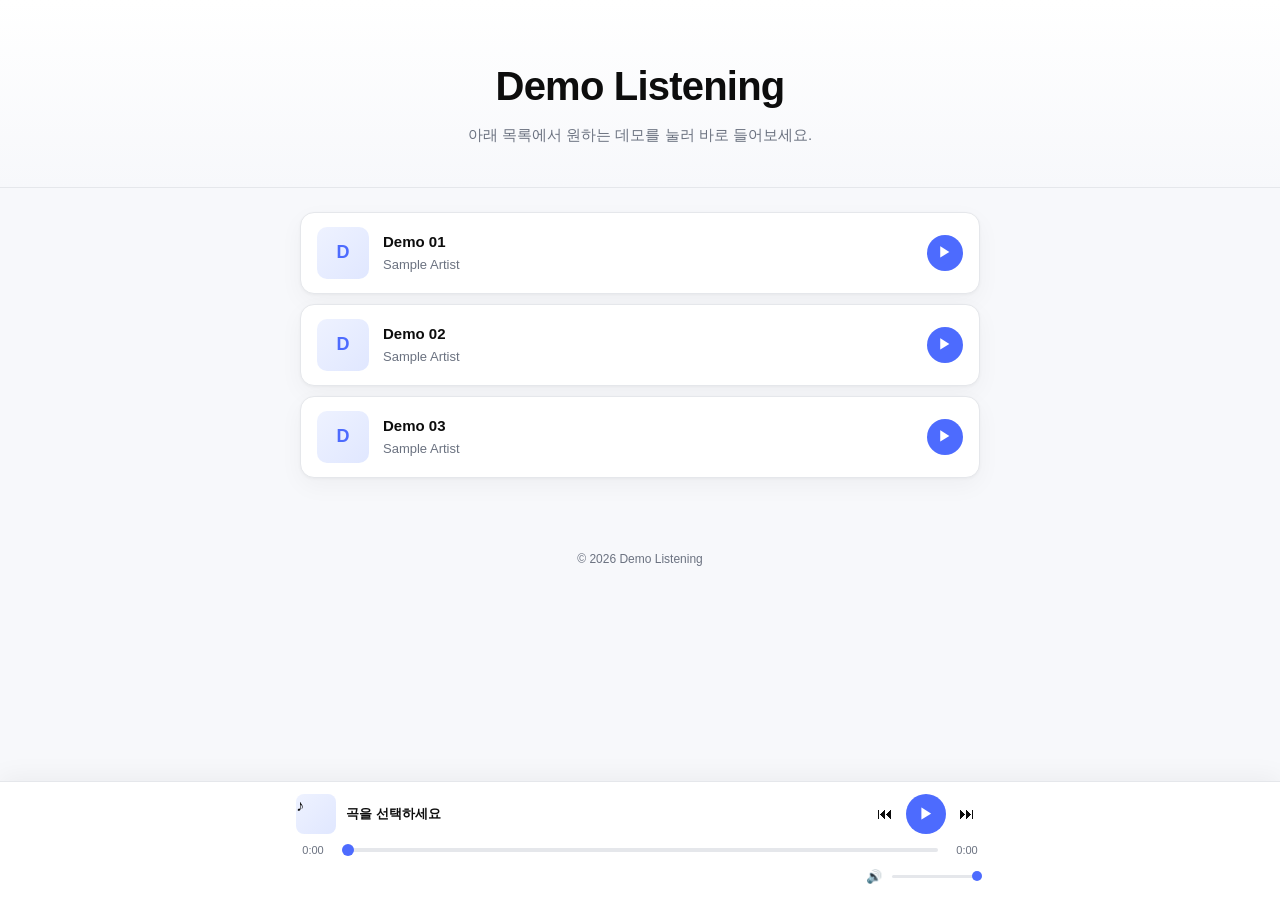
==== index.html @ 5b953ad4 "Create index.html" ====
<!DOCTYPE html>
<html lang="ko">
<head>
  <meta charset="UTF-8" />
  <meta name="viewport" content="width=device-width, initial-scale=1.0" />
  <title>Demo Listening</title>
  <meta name="description" content="QR로 접속해서 데모를 바로 들어보세요" />
  <link rel="stylesheet" href="style.css" />
</head>
<body>
  <header class="hero">
    <div class="hero-inner">
      <h1 class="hero-title">Demo Listening</h1>
      <p class="hero-sub">아래 목록에서 원하는 데모를 눌러 바로 들어보세요.</p>
    </div>
  </header>

  <main class="container">
    <ul id="track-list" class="track-list" aria-label="데모 목록"></ul>
    <p id="empty-message" class="empty-message" hidden>
      아직 등록된 데모가 없습니다.<br />
      <code>tracks.js</code> 파일에 곡을 추가해주세요.
    </p>
  </main>

  <footer class="footer">
    <p>© <span id="year"></span> Demo Listening</p>
  </footer>

  <div id="player" class="player" hidden>
    <div class="player-inner">
      <div class="player-info">
        <div class="player-cover" id="player-cover"></div>
        <div class="player-meta">
          <div class="player-title" id="player-title">—</div>
          <div class="player-artist" id="player-artist">—</div>
        </div>
      </div>

      <div class="player-controls">
        <button id="prev-btn" class="icon-btn" aria-label="이전 곡">⏮</button>
        <button id="play-btn" class="play-btn" aria-label="재생/일시정지">▶</button>
        <button id="next-btn" class="icon-btn" aria-label="다음 곡">⏭</button>
      </div>

      <div class="player-progress">
        <span id="current-time" class="time">0:00</span>
        <input type="range" id="seek" class="seek" min="0" max="100" value="0" step="0.1" aria-label="재생 위치" />
        <span id="duration" class="time">0:00</span>
      </div>

      <div class="player-extra">
        <label class="volume-label" for="volume">🔊</label>
        <input type="range" id="volume" class="volume" min="0" max="1" step="0.01" value="1" aria-label="볼륨" />
      </div>
    </div>
    <audio id="audio" preload="metadata"></audio>
  </div>

  <script src="tracks.js"></script>
  <script src="app.js"></script>
</body>
</html>
---- style.css ----
:root {
  --bg: #f7f8fb;
  --surface: #ffffff;
  --text: #0d0d0d;
  --text-muted: #6b7280;
  --border: #e5e7eb;
  --border-strong: #d1d5db;
  --accent: #4d6bfe;
  --accent-soft: #eef2ff;
  --radius: 14px;
  --shadow: 0 1px 3px rgba(0, 0, 0, 0.04), 0 8px 24px rgba(0, 0, 0, 0.04);
  --player-height: 96px;
}

* { box-sizing: border-box; }

html, body {
  margin: 0;
  padding: 0;
  background: var(--bg);
  color: var(--text);
  font-family: -apple-system, BlinkMacSystemFont, "Segoe UI", "Pretendard",
    "Apple SD Gothic Neo", "Malgun Gothic", Roboto, sans-serif;
  -webkit-font-smoothing: antialiased;
  line-height: 1.5;
}

body {
  padding-bottom: calc(var(--player-height) + 24px);
  min-height: 100vh;
}

/* ---------- Hero ---------- */
.hero {
  background: linear-gradient(180deg, #ffffff 0%, #f7f8fb 100%);
  border-bottom: 1px solid var(--border);
  padding: 56px 20px 40px;
}

.hero-inner {
  max-width: 720px;
  margin: 0 auto;
  text-align: center;
}

.hero-title {
  font-size: clamp(28px, 5vw, 40px);
  font-weight: 700;
  letter-spacing: -0.02em;
  margin: 0 0 8px;
}

.hero-sub {
  color: var(--text-muted);
  font-size: 15px;
  margin: 0;
}

/* ---------- Container ---------- */
.container {
  max-width: 720px;
  margin: 0 auto;
  padding: 24px 20px 40px;
}

/* ---------- Track list ---------- */
.track-list {
  list-style: none;
  margin: 0;
  padding: 0;
  display: flex;
  flex-direction: column;
  gap: 10px;
}

.track-item {
  display: flex;
  align-items: center;
  gap: 14px;
  padding: 14px 16px;
  background: var(--surface);
  border: 1px solid var(--border);
  border-radius: var(--radius);
  box-shadow: var(--shadow);
  cursor: pointer;
  transition: transform 0.15s ease, border-color 0.15s ease, box-shadow 0.15s ease;
  user-select: none;
}

.track-item:hover {
  border-color: var(--accent);
  transform: translateY(-1px);
}

.track-item:active { transform: translateY(0); }

.track-item.playing {
  border-color: var(--accent);
  background: var(--accent-soft);
}

.track-cover {
  width: 52px;
  height: 52px;
  border-radius: 10px;
  background: linear-gradient(135deg, #eef2ff, #e0e7ff);
  color: var(--accent);
  display: flex;
  align-items: center;
  justify-content: center;
  font-weight: 600;
  font-size: 18px;
  flex-shrink: 0;
  overflow: hidden;
  background-size: cover;
  background-position: center;
}

.track-meta {
  flex: 1;
  min-width: 0;
}

.track-title {
  font-weight: 600;
  font-size: 15px;
  margin: 0 0 2px;
  white-space: nowrap;
  overflow: hidden;
  text-overflow: ellipsis;
}

.track-artist {
  color: var(--text-muted);
  font-size: 13px;
  margin: 0;
  white-space: nowrap;
  overflow: hidden;
  text-overflow: ellipsis;
}

.track-play-icon {
  width: 36px;
  height: 36px;
  border-radius: 50%;
  background: var(--accent);
  color: #fff;
  display: flex;
  align-items: center;
  justify-content: center;
  font-size: 14px;
  flex-shrink: 0;
  transition: transform 0.15s ease;
}

.track-item:hover .track-play-icon { transform: scale(1.06); }

.track-item.playing .track-play-icon {
  background: var(--accent);
}

/* ---------- Empty ---------- */
.empty-message {
  text-align: center;
  color: var(--text-muted);
  padding: 60px 20px;
  line-height: 1.8;
}

.empty-message code {
  background: var(--accent-soft);
  color: var(--accent);
  padding: 2px 6px;
  border-radius: 4px;
  font-size: 13px;
}

/* ---------- Footer ---------- */
.footer {
  text-align: center;
  color: var(--text-muted);
  font-size: 12px;
  padding: 20px;
}

/* ---------- Player ---------- */
.player {
  position: fixed;
  left: 0;
  right: 0;
  bottom: 0;
  background: rgba(255, 255, 255, 0.96);
  backdrop-filter: blur(12px);
  -webkit-backdrop-filter: blur(12px);
  border-top: 1px solid var(--border);
  box-shadow: 0 -4px 24px rgba(0, 0, 0, 0.05);
  z-index: 50;
}

.player[hidden] { display: none; }

.player-inner {
  max-width: 720px;
  margin: 0 auto;
  padding: 12px 16px 14px;
  display: grid;
  grid-template-columns: 1fr auto;
  grid-template-areas:
    "info controls"
    "progress progress"
    "extra extra";
  gap: 8px 14px;
  align-items: center;
}

.player-info {
  grid-area: info;
  display: flex;
  align-items: center;
  gap: 10px;
  min-width: 0;
}

.player-cover {
  width: 40px;
  height: 40px;
  border-radius: 8px;
  background: linear-gradient(135deg, #eef2ff, #e0e7ff);
  background-size: cover;
  background-position: center;
  flex-shrink: 0;
}

.player-meta { min-width: 0; }

.player-title {
  font-weight: 600;
  font-size: 13px;
  white-space: nowrap;
  overflow: hidden;
  text-overflow: ellipsis;
}

.player-artist {
  color: var(--text-muted);
  font-size: 12px;
  white-space: nowrap;
  overflow: hidden;
  text-overflow: ellipsis;
}

.player-controls {
  grid-area: controls;
  display: flex;
  align-items: center;
  gap: 4px;
}

.icon-btn {
  background: transparent;
  border: none;
  color: var(--text);
  font-size: 16px;
  width: 34px;
  height: 34px;
  border-radius: 50%;
  cursor: pointer;
  display: flex;
  align-items: center;
  justify-content: center;
  transition: background 0.15s ease;
}

.icon-btn:hover { background: var(--accent-soft); }

.play-btn {
  background: var(--accent);
  color: #fff;
  border: none;
  width: 40px;
  height: 40px;
  border-radius: 50%;
  font-size: 15px;
  cursor: pointer;
  display: flex;
  align-items: center;
  justify-content: center;
  transition: transform 0.15s ease, box-shadow 0.15s ease;
}

.play-btn:hover {
  transform: scale(1.05);
  box-shadow: 0 4px 12px rgba(77, 107, 254, 0.35);
}

.player-progress {
  grid-area: progress;
  display: flex;
  align-items: center;
  gap: 10px;
}

.time {
  font-size: 11px;
  color: var(--text-muted);
  font-variant-numeric: tabular-nums;
  min-width: 34px;
  text-align: center;
}

.seek {
  flex: 1;
  -webkit-appearance: none;
  appearance: none;
  height: 4px;
  border-radius: 2px;
  background: var(--border);
  outline: none;
  cursor: pointer;
}

.seek::-webkit-slider-thumb {
  -webkit-appearance: none;
  appearance: none;
  width: 12px;
  height: 12px;
  border-radius: 50%;
  background: var(--accent);
  cursor: pointer;
}

.seek::-moz-range-thumb {
  width: 12px;
  height: 12px;
  border: none;
  border-radius: 50%;
  background: var(--accent);
  cursor: pointer;
}

.player-extra {
  grid-area: extra;
  display: flex;
  align-items: center;
  gap: 8px;
  justify-content: flex-end;
}

.volume-label {
  font-size: 13px;
  color: var(--text-muted);
  cursor: pointer;
}

.volume {
  -webkit-appearance: none;
  appearance: none;
  width: 90px;
  height: 3px;
  border-radius: 2px;
  background: var(--border);
  outline: none;
  cursor: pointer;
}

.volume::-webkit-slider-thumb {
  -webkit-appearance: none;
  appearance: none;
  width: 10px;
  height: 10px;
  border-radius: 50%;
  background: var(--accent);
  cursor: pointer;
}

.volume::-moz-range-thumb {
  width: 10px;
  height: 10px;
  border: none;
  border-radius: 50%;
  background: var(--accent);
  cursor: pointer;
}

/* ---------- Responsive ---------- */
@media (max-width: 480px) {
  .hero { padding: 40px 16px 28px; }
  .container { padding: 16px 14px 32px; }
  .track-item { padding: 12px 12px; gap: 10px; }
  .track-cover { width: 46px; height: 46px; }
  .player-inner { padding: 10px 12px 12px; }
  .volume { width: 70px; }
}

/* ---------- Accessibility ---------- */
button:focus-visible,
input:focus-visible {
  outline: 2px solid var(--accent);
  outline-offset: 2px;
}
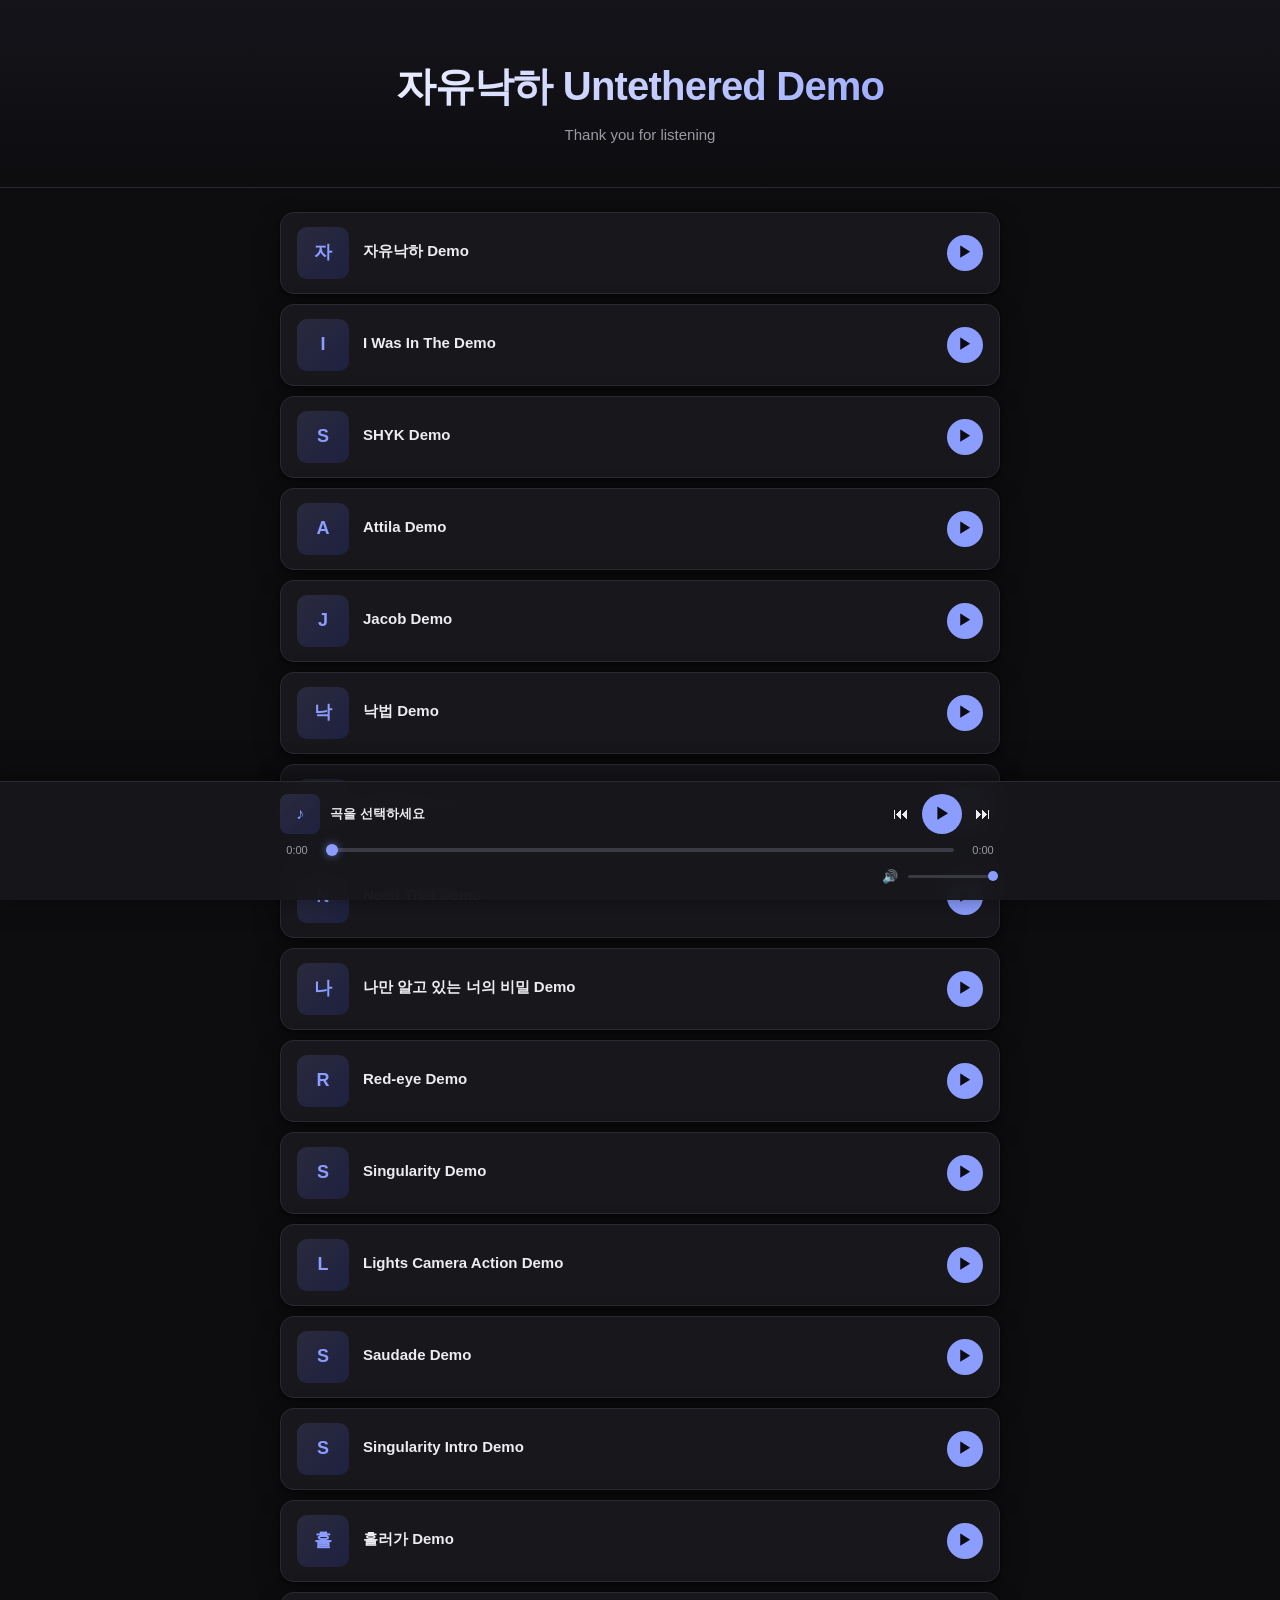
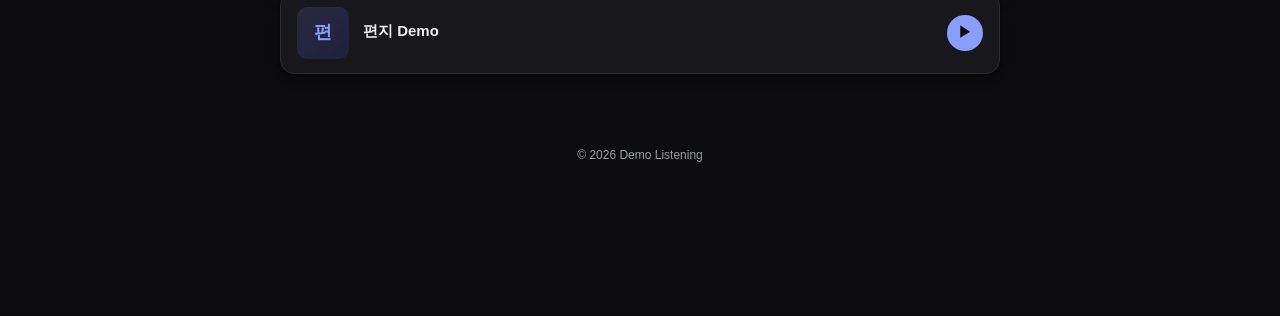
==== commit 50576d51: "Update index.html" ====
--- a/index.html
+++ b/index.html
@@ -5,13 +5,16 @@
   <meta name="viewport" content="width=device-width, initial-scale=1.0" />
   <title>Demo Listening</title>
   <meta name="description" content="QR로 접속해서 데모를 바로 들어보세요" />
+    <link rel="preconnect" href="https://fonts.googleapis.com">
+  <link rel="preconnect" href="https://fonts.gstatic.com" crossorigin>
+  <link href="https://fonts.googleapis.com/css2?family=Noto+Serif+KR:wght@400;600;700&display=swap" rel="stylesheet">
   <link rel="stylesheet" href="style.css" />
 </head>
 <body>
   <header class="hero">
     <div class="hero-inner">
-      <h1 class="hero-title">Demo Listening</h1>
-      <p class="hero-sub">아래 목록에서 원하는 데모를 눌러 바로 들어보세요.</p>
+      <h1 class="hero-title">자유낙하 Untethered Demo</h1>
+      <p class="hero-sub">Thank you for listening</p>
     </div>
   </header>
 
--- a/style.css
+++ b/style.css
@@ -1,400 +1,417 @@
 :root {
-  --bg: #f7f8fb;
-  --surface: #ffffff;
-  --text: #0d0d0d;
-  --text-muted: #6b7280;
-  --border: #e5e7eb;
-  --border-strong: #d1d5db;
-  --accent: #4d6bfe;
-  --accent-soft: #eef2ff;
-  --radius: 14px;
-  --shadow: 0 1px 3px rgba(0, 0, 0, 0.04), 0 8px 24px rgba(0, 0, 0, 0.04);
-  --player-height: 96px;
-}
-
-* { box-sizing: border-box; }
-
+--bg: #0d0d10;
+--surface: #17171c;
+--surface-2: #1e1e25;
+--text: #ededf0;
+--text-muted: #9a9aa5;
+--border: #2a2a33;
+--border-strong: #3a3a45;
+--accent: #8b9dff;
+--accent-soft: #1e2140;
+--radius: 14px;
+--shadow: 0 1px 3px rgba(0, 0, 0, 0.3), 0 8px 24px rgba(0, 0, 0, 0.4);
+--player-height: 96px;
+}
+
+{ box-sizing: border-box; }
 html, body {
-  margin: 0;
-  padding: 0;
-  background: var(--bg);
-  color: var(--text);
-  font-family: -apple-system, BlinkMacSystemFont, "Segoe UI", "Pretendard",
-    "Apple SD Gothic Neo", "Malgun Gothic", Roboto, sans-serif;
-  -webkit-font-smoothing: antialiased;
-  line-height: 1.5;
+margin: 0;
+padding: 0;
+background: var(--bg);
+color: var(--text);
+font-family: -apple-system, BlinkMacSystemFont, "Segoe UI", "Pretendard",
+"Apple SD Gothic Neo", "Malgun Gothic", Roboto, sans-serif;
+-webkit-font-smoothing: antialiased;
+line-height: 1.5;
 }
 
 body {
-  padding-bottom: calc(var(--player-height) + 24px);
-  min-height: 100vh;
+padding-bottom: calc(var(--player-height) + 24px);
+min-height: 100vh;
 }
 
 /* ---------- Hero ---------- */
 .hero {
-  background: linear-gradient(180deg, #ffffff 0%, #f7f8fb 100%);
-  border-bottom: 1px solid var(--border);
-  padding: 56px 20px 40px;
+background: linear-gradient(180deg, #14141a 0%, #0d0d10 100%);
+border-bottom: 1px solid var(--border);
+padding: 56px 20px 40px;
 }
 
 .hero-inner {
-  max-width: 720px;
-  margin: 0 auto;
-  text-align: center;
+max-width: 720px;
+margin: 0 auto;
+text-align: center;
 }
 
 .hero-title {
-  font-size: clamp(28px, 5vw, 40px);
-  font-weight: 700;
-  letter-spacing: -0.02em;
-  margin: 0 0 8px;
+font-size: clamp(28px, 5vw, 40px);
+font-weight: 700;
+letter-spacing: -0.02em;
+margin: 0 0 8px;
+background: linear-gradient(135deg, #ffffff 0%, #8b9dff 100%);
+-webkit-background-clip: text;
+background-clip: text;
+-webkit-text-fill-color: transparent;
 }
 
 .hero-sub {
-  color: var(--text-muted);
-  font-size: 15px;
-  margin: 0;
+color: var(--text-muted);
+font-size: 15px;
+margin: 0;
 }
 
 /* ---------- Container ---------- */
 .container {
-  max-width: 720px;
-  margin: 0 auto;
-  padding: 24px 20px 40px;
+max-width: 720px;
+margin: 0 auto;
+padding: 24px 20px 40px;
 }
 
 /* ---------- Track list ---------- */
 .track-list {
-  list-style: none;
-  margin: 0;
-  padding: 0;
-  display: flex;
-  flex-direction: column;
-  gap: 10px;
+list-style: none;
+margin: 0;
+padding: 0;
+display: flex;
+flex-direction: column;
+gap: 10px;
 }
 
 .track-item {
-  display: flex;
-  align-items: center;
-  gap: 14px;
-  padding: 14px 16px;
-  background: var(--surface);
-  border: 1px solid var(--border);
-  border-radius: var(--radius);
-  box-shadow: var(--shadow);
-  cursor: pointer;
-  transition: transform 0.15s ease, border-color 0.15s ease, box-shadow 0.15s ease;
-  user-select: none;
+display: flex;
+align-items: center;
+gap: 14px;
+padding: 14px 16px;
+background: var(--surface);
+border: 1px solid var(--border);
+border-radius: var(--radius);
+box-shadow: var(--shadow);
+cursor: pointer;
+transition: transform 0.15s ease, border-color 0.15s ease, background 0.15s ease;
+user-select: none;
 }
 
 .track-item:hover {
-  border-color: var(--accent);
-  transform: translateY(-1px);
+border-color: var(--accent);
+background: var(--surface-2);
+transform: translateY(-1px);
 }
 
 .track-item:active { transform: translateY(0); }
 
 .track-item.playing {
-  border-color: var(--accent);
-  background: var(--accent-soft);
+border-color: var(--accent);
+background: var(--accent-soft);
 }
 
 .track-cover {
-  width: 52px;
-  height: 52px;
-  border-radius: 10px;
-  background: linear-gradient(135deg, #eef2ff, #e0e7ff);
-  color: var(--accent);
-  display: flex;
-  align-items: center;
-  justify-content: center;
-  font-weight: 600;
-  font-size: 18px;
-  flex-shrink: 0;
-  overflow: hidden;
-  background-size: cover;
-  background-position: center;
+width: 52px;
+height: 52px;
+border-radius: 10px;
+background: linear-gradient(135deg, #2a2a3d, #1e2140);
+color: var(--accent);
+display: flex;
+align-items: center;
+justify-content: center;
+font-weight: 600;
+font-size: 18px;
+flex-shrink: 0;
+overflow: hidden;
+background-size: cover;
+background-position: center;
 }
 
 .track-meta {
-  flex: 1;
-  min-width: 0;
+flex: 1;
+min-width: 0;
 }
 
 .track-title {
-  font-weight: 600;
-  font-size: 15px;
-  margin: 0 0 2px;
-  white-space: nowrap;
-  overflow: hidden;
-  text-overflow: ellipsis;
+font-weight: 600;
+font-size: 15px;
+margin: 0 0 2px;
+white-space: nowrap;
+overflow: hidden;
+text-overflow: ellipsis;
 }
 
 .track-artist {
-  color: var(--text-muted);
-  font-size: 13px;
-  margin: 0;
-  white-space: nowrap;
-  overflow: hidden;
-  text-overflow: ellipsis;
+color: var(--text-muted);
+font-size: 13px;
+margin: 0;
+white-space: nowrap;
+overflow: hidden;
+text-overflow: ellipsis;
 }
 
 .track-play-icon {
-  width: 36px;
-  height: 36px;
-  border-radius: 50%;
-  background: var(--accent);
-  color: #fff;
-  display: flex;
-  align-items: center;
-  justify-content: center;
-  font-size: 14px;
-  flex-shrink: 0;
-  transition: transform 0.15s ease;
-}
-
-.track-item:hover .track-play-icon { transform: scale(1.06); }
+width: 36px;
+height: 36px;
+border-radius: 50%;
+background: var(--accent);
+color: #0d0d10;
+display: flex;
+align-items: center;
+justify-content: center;
+font-size: 14px;
+font-weight: 700;
+flex-shrink: 0;
+transition: transform 0.15s ease, box-shadow 0.15s ease;
+}
+
+.track-item:hover .track-play-icon {
+transform: scale(1.06);
+box-shadow: 0 0 16px rgba(139, 157, 255, 0.4);
+}
 
 .track-item.playing .track-play-icon {
-  background: var(--accent);
+background: var(--accent);
 }
 
 /* ---------- Empty ---------- */
 .empty-message {
-  text-align: center;
-  color: var(--text-muted);
-  padding: 60px 20px;
-  line-height: 1.8;
+text-align: center;
+color: var(--text-muted);
+padding: 60px 20px;
+line-height: 1.8;
 }
 
 .empty-message code {
-  background: var(--accent-soft);
-  color: var(--accent);
-  padding: 2px 6px;
-  border-radius: 4px;
-  font-size: 13px;
+background: var(--accent-soft);
+color: var(--accent);
+padding: 2px 6px;
+border-radius: 4px;
+font-size: 13px;
 }
 
 /* ---------- Footer ---------- */
 .footer {
-  text-align: center;
-  color: var(--text-muted);
-  font-size: 12px;
-  padding: 20px;
+text-align: center;
+color: var(--text-muted);
+font-size: 12px;
+padding: 20px;
 }
 
 /* ---------- Player ---------- */
 .player {
-  position: fixed;
-  left: 0;
-  right: 0;
-  bottom: 0;
-  background: rgba(255, 255, 255, 0.96);
-  backdrop-filter: blur(12px);
-  -webkit-backdrop-filter: blur(12px);
-  border-top: 1px solid var(--border);
-  box-shadow: 0 -4px 24px rgba(0, 0, 0, 0.05);
-  z-index: 50;
+position: fixed;
+left: 0;
+right: 0;
+bottom: 0;
+background: rgba(23, 23, 28, 0.96);
+backdrop-filter: blur(16px);
+-webkit-backdrop-filter: blur(16px);
+border-top: 1px solid var(--border);
+box-shadow: 0 -4px 24px rgba(0, 0, 0, 0.5);
+z-index: 50;
 }
 
 .player[hidden] { display: none; }
 
 .player-inner {
-  max-width: 720px;
-  margin: 0 auto;
-  padding: 12px 16px 14px;
-  display: grid;
-  grid-template-columns: 1fr auto;
-  grid-template-areas:
-    "info controls"
-    "progress progress"
-    "extra extra";
-  gap: 8px 14px;
-  align-items: center;
+max-width: 720px;
+margin: 0 auto;
+padding: 12px 16px 14px;
+display: grid;
+grid-template-columns: 1fr auto;
+grid-template-areas:
+"info controls"
+"progress progress"
+"extra extra";
+gap: 8px 14px;
+align-items: center;
 }
 
 .player-info {
-  grid-area: info;
-  display: flex;
-  align-items: center;
-  gap: 10px;
-  min-width: 0;
+grid-area: info;
+display: flex;
+align-items: center;
+gap: 10px;
+min-width: 0;
 }
 
 .player-cover {
-  width: 40px;
-  height: 40px;
-  border-radius: 8px;
-  background: linear-gradient(135deg, #eef2ff, #e0e7ff);
-  background-size: cover;
-  background-position: center;
-  flex-shrink: 0;
+width: 40px;
+height: 40px;
+border-radius: 8px;
+background: linear-gradient(135deg, #2a2a3d, #1e2140);
+background-size: cover;
+background-position: center;
+color: var(--accent);
+display: flex;
+align-items: center;
+justify-content: center;
+font-weight: 600;
+flex-shrink: 0;
 }
 
 .player-meta { min-width: 0; }
 
 .player-title {
-  font-weight: 600;
-  font-size: 13px;
-  white-space: nowrap;
-  overflow: hidden;
-  text-overflow: ellipsis;
+font-weight: 600;
+font-size: 13px;
+white-space: nowrap;
+overflow: hidden;
+text-overflow: ellipsis;
 }
 
 .player-artist {
-  color: var(--text-muted);
-  font-size: 12px;
-  white-space: nowrap;
-  overflow: hidden;
-  text-overflow: ellipsis;
+color: var(--text-muted);
+font-size: 12px;
+white-space: nowrap;
+overflow: hidden;
+text-overflow: ellipsis;
 }
 
 .player-controls {
-  grid-area: controls;
-  display: flex;
-  align-items: center;
-  gap: 4px;
+grid-area: controls;
+display: flex;
+align-items: center;
+gap: 4px;
 }
 
 .icon-btn {
-  background: transparent;
-  border: none;
-  color: var(--text);
-  font-size: 16px;
-  width: 34px;
-  height: 34px;
-  border-radius: 50%;
-  cursor: pointer;
-  display: flex;
-  align-items: center;
-  justify-content: center;
-  transition: background 0.15s ease;
+background: transparent;
+border: none;
+color: var(--text);
+font-size: 16px;
+width: 34px;
+height: 34px;
+border-radius: 50%;
+cursor: pointer;
+display: flex;
+align-items: center;
+justify-content: center;
+transition: background 0.15s ease;
 }
 
 .icon-btn:hover { background: var(--accent-soft); }
 
 .play-btn {
-  background: var(--accent);
-  color: #fff;
-  border: none;
-  width: 40px;
-  height: 40px;
-  border-radius: 50%;
-  font-size: 15px;
-  cursor: pointer;
-  display: flex;
-  align-items: center;
-  justify-content: center;
-  transition: transform 0.15s ease, box-shadow 0.15s ease;
+background: var(--accent);
+color: #0d0d10;
+border: none;
+width: 40px;
+height: 40px;
+border-radius: 50%;
+font-size: 15px;
+font-weight: 700;
+cursor: pointer;
+display: flex;
+align-items: center;
+justify-content: center;
+transition: transform 0.15s ease, box-shadow 0.15s ease;
 }
 
 .play-btn:hover {
-  transform: scale(1.05);
-  box-shadow: 0 4px 12px rgba(77, 107, 254, 0.35);
+transform: scale(1.05);
+box-shadow: 0 0 20px rgba(139, 157, 255, 0.5);
 }
 
 .player-progress {
-  grid-area: progress;
-  display: flex;
-  align-items: center;
-  gap: 10px;
+grid-area: progress;
+display: flex;
+align-items: center;
+gap: 10px;
 }
 
 .time {
-  font-size: 11px;
-  color: var(--text-muted);
-  font-variant-numeric: tabular-nums;
-  min-width: 34px;
-  text-align: center;
+font-size: 11px;
+color: var(--text-muted);
+font-variant-numeric: tabular-nums;
+min-width: 34px;
+text-align: center;
 }
 
 .seek {
-  flex: 1;
-  -webkit-appearance: none;
-  appearance: none;
-  height: 4px;
-  border-radius: 2px;
-  background: var(--border);
-  outline: none;
-  cursor: pointer;
+flex: 1;
+-webkit-appearance: none;
+appearance: none;
+height: 4px;
+border-radius: 2px;
+background: var(--border-strong);
+outline: none;
+cursor: pointer;
 }
 
 .seek::-webkit-slider-thumb {
-  -webkit-appearance: none;
-  appearance: none;
-  width: 12px;
-  height: 12px;
-  border-radius: 50%;
-  background: var(--accent);
-  cursor: pointer;
+-webkit-appearance: none;
+appearance: none;
+width: 12px;
+height: 12px;
+border-radius: 50%;
+background: var(--accent);
+cursor: pointer;
+box-shadow: 0 0 8px rgba(139, 157, 255, 0.6);
 }
 
 .seek::-moz-range-thumb {
-  width: 12px;
-  height: 12px;
-  border: none;
-  border-radius: 50%;
-  background: var(--accent);
-  cursor: pointer;
+width: 12px;
+height: 12px;
+border: none;
+border-radius: 50%;
+background: var(--accent);
+cursor: pointer;
+box-shadow: 0 0 8px rgba(139, 157, 255, 0.6);
 }
 
 .player-extra {
-  grid-area: extra;
-  display: flex;
-  align-items: center;
-  gap: 8px;
-  justify-content: flex-end;
+grid-area: extra;
+display: flex;
+align-items: center;
+gap: 8px;
+justify-content: flex-end;
 }
 
 .volume-label {
-  font-size: 13px;
-  color: var(--text-muted);
-  cursor: pointer;
+font-size: 13px;
+color: var(--text-muted);
+cursor: pointer;
 }
 
 .volume {
-  -webkit-appearance: none;
-  appearance: none;
-  width: 90px;
-  height: 3px;
-  border-radius: 2px;
-  background: var(--border);
-  outline: none;
-  cursor: pointer;
+-webkit-appearance: none;
+appearance: none;
+width: 90px;
+height: 3px;
+border-radius: 2px;
+background: var(--border-strong);
+outline: none;
+cursor: pointer;
 }
 
 .volume::-webkit-slider-thumb {
-  -webkit-appearance: none;
-  appearance: none;
-  width: 10px;
-  height: 10px;
-  border-radius: 50%;
-  background: var(--accent);
-  cursor: pointer;
+-webkit-appearance: none;
+appearance: none;
+width: 10px;
+height: 10px;
+border-radius: 50%;
+background: var(--accent);
+cursor: pointer;
 }
 
 .volume::-moz-range-thumb {
-  width: 10px;
-  height: 10px;
-  border: none;
-  border-radius: 50%;
-  background: var(--accent);
-  cursor: pointer;
+width: 10px;
+height: 10px;
+border: none;
+border-radius: 50%;
+background: var(--accent);
+cursor: pointer;
 }
 
 /* ---------- Responsive ---------- */
 @media (max-width: 480px) {
-  .hero { padding: 40px 16px 28px; }
-  .container { padding: 16px 14px 32px; }
-  .track-item { padding: 12px 12px; gap: 10px; }
-  .track-cover { width: 46px; height: 46px; }
-  .player-inner { padding: 10px 12px 12px; }
-  .volume { width: 70px; }
+.hero { padding: 40px 16px 28px; }
+.container { padding: 16px 14px 32px; }
+.track-item { padding: 12px 12px; gap: 10px; }
+.track-cover { width: 46px; height: 46px; }
+.player-inner { padding: 10px 12px 12px; }
+.volume { width: 70px; }
 }
 
 /* ---------- Accessibility ---------- */
 button:focus-visible,
 input:focus-visible {
-  outline: 2px solid var(--accent);
-  outline-offset: 2px;
-}
+outline: 2px solid var(--accent);
+outline-offset: 2px;
+}
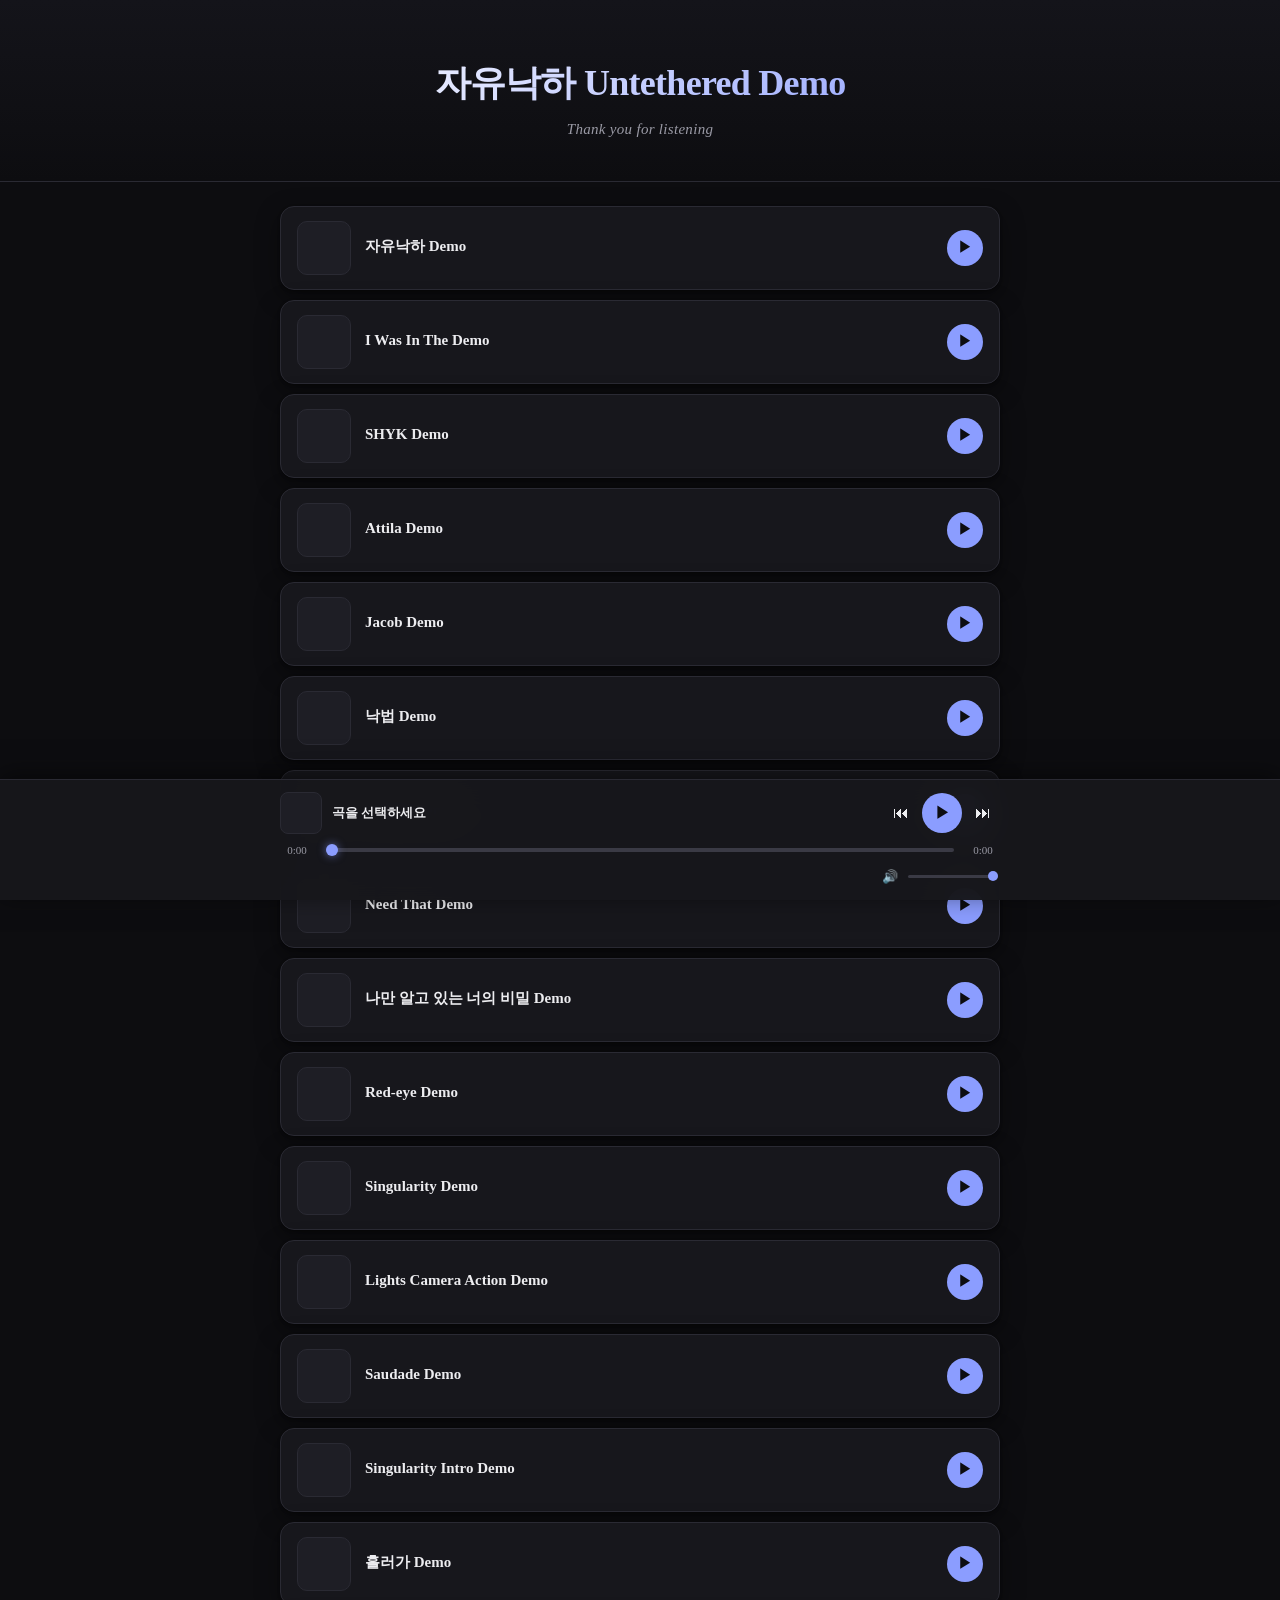
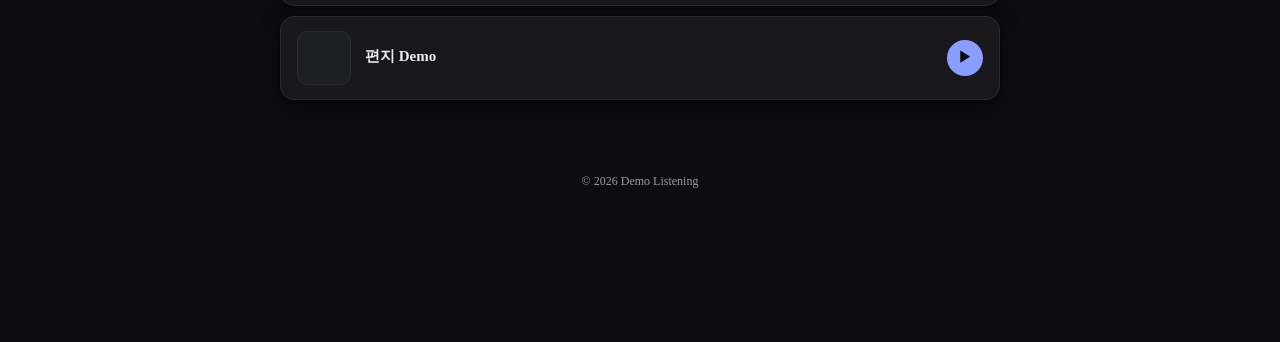
==== commit a8fd735c: "Update index.html" ====
--- a/index.html
+++ b/index.html
@@ -7,7 +7,7 @@
   <meta name="description" content="QR로 접속해서 데모를 바로 들어보세요" />
     <link rel="preconnect" href="https://fonts.googleapis.com">
   <link rel="preconnect" href="https://fonts.gstatic.com" crossorigin>
-  <link href="https://fonts.googleapis.com/css2?family=Noto+Serif+KR:wght@400;600;700&display=swap" rel="stylesheet">
+  <link href="https://fonts.googleapis.com/css2?family=Gowun+Batang:wght@400;700&display=swap" rel="stylesheet">
   <link rel="stylesheet" href="style.css" />
 </head>
 <body>
--- a/style.css
+++ b/style.css
@@ -15,14 +15,14 @@
 
 { box-sizing: border-box; }
 html, body {
-margin: 0;
-padding: 0;
-background: var(--bg);
-color: var(--text);
-font-family: -apple-system, BlinkMacSystemFont, "Segoe UI", "Pretendard",
-"Apple SD Gothic Neo", "Malgun Gothic", Roboto, sans-serif;
--webkit-font-smoothing: antialiased;
-line-height: 1.5;
+  margin: 0;
+  padding: 0;
+  background: var(--bg);
+  color: var(--text);
+  font-family: "Noto Serif KR", "Nanum Myeongjo", "Apple SD Gothic Neo",
+    "Malgun Gothic", serif;
+  -webkit-font-smoothing: antialiased;
+  line-height: 1.5;
 }
 
 body {
@@ -44,20 +44,24 @@
 }
 
 .hero-title {
-font-size: clamp(28px, 5vw, 40px);
-font-weight: 700;
-letter-spacing: -0.02em;
-margin: 0 0 8px;
-background: linear-gradient(135deg, #ffffff 0%, #8b9dff 100%);
--webkit-background-clip: text;
-background-clip: text;
--webkit-text-fill-color: transparent;
+  font-family: "Noto Serif KR", serif;
+  font-size: clamp(24px, 5vw, 36px);
+  font-weight: 700;
+  letter-spacing: -0.02em;
+  margin: 0 0 8px;
+  background: linear-gradient(135deg, #ffffff 0%, #8b9dff 100%);
+  -webkit-background-clip: text;
+  background-clip: text;
+  -webkit-text-fill-color: transparent;
 }
 
 .hero-sub {
-color: var(--text-muted);
-font-size: 15px;
-margin: 0;
+  font-family: "Noto Serif KR", serif;
+  color: var(--text-muted);
+  font-size: 15px;
+  font-style: italic;
+  letter-spacing: 0.02em;
+  margin: 0;
 }
 
 /* ---------- Container ---------- */
@@ -105,20 +109,18 @@
 }
 
 .track-cover {
-width: 52px;
-height: 52px;
-border-radius: 10px;
-background: linear-gradient(135deg, #2a2a3d, #1e2140);
-color: var(--accent);
-display: flex;
-align-items: center;
-justify-content: center;
-font-weight: 600;
-font-size: 18px;
-flex-shrink: 0;
-overflow: hidden;
-background-size: cover;
-background-position: center;
+  width: 52px;
+  height: 52px;
+  border-radius: 10px;
+  background: var(--surface-2);
+  border: 1px solid var(--border);
+  display: flex;
+  align-items: center;
+  justify-content: center;
+  flex-shrink: 0;
+  overflow: hidden;
+  background-size: cover;
+  background-position: center;
 }
 
 .track-meta {
@@ -231,18 +233,14 @@
 }
 
 .player-cover {
-width: 40px;
-height: 40px;
-border-radius: 8px;
-background: linear-gradient(135deg, #2a2a3d, #1e2140);
-background-size: cover;
-background-position: center;
-color: var(--accent);
-display: flex;
-align-items: center;
-justify-content: center;
-font-weight: 600;
-flex-shrink: 0;
+  width: 40px;
+  height: 40px;
+  border-radius: 8px;
+  background: var(--surface-2);
+  border: 1px solid var(--border);
+  background-size: cover;
+  background-position: center;
+  flex-shrink: 0;
 }
 
 .player-meta { min-width: 0; }
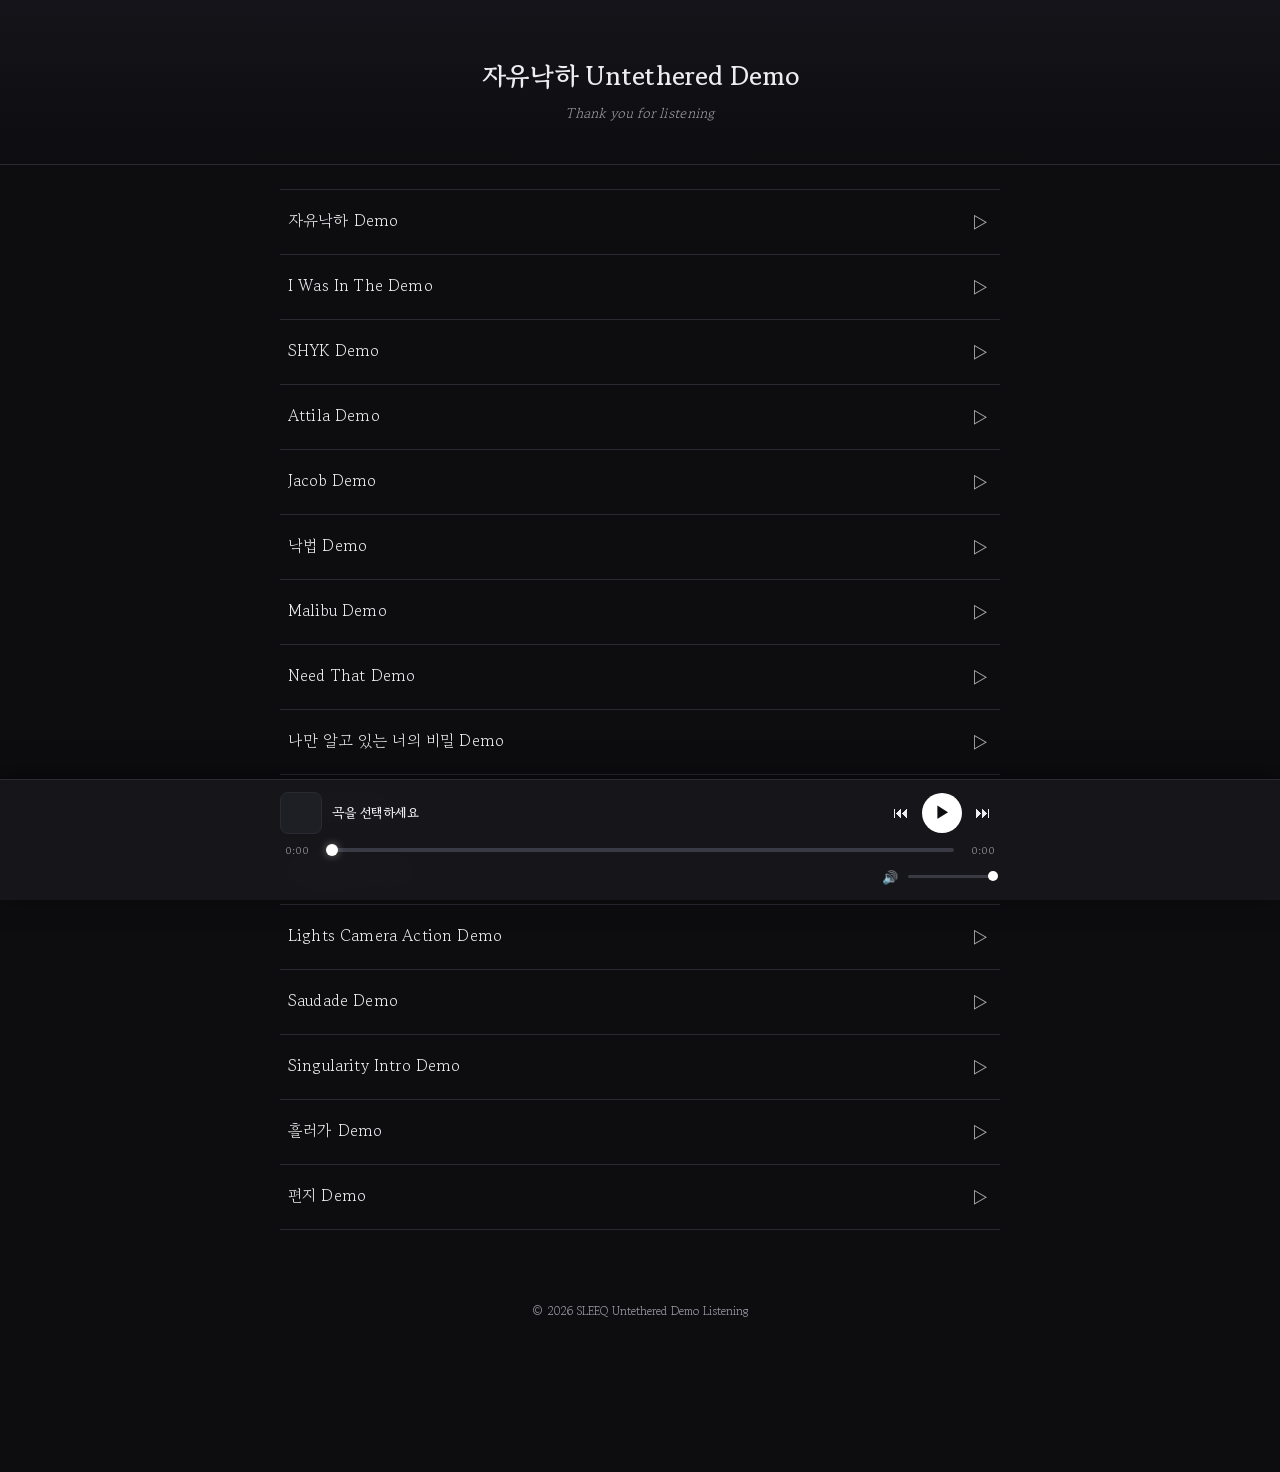
==== commit 07066d1a: "Update index.html" ====
--- a/index.html
+++ b/index.html
@@ -27,7 +27,7 @@
   </main>
 
   <footer class="footer">
-    <p>© <span id="year"></span> Demo Listening</p>
+    <p>© <span id="year"></span> SLEEQ Untethered Demo Listening</p>
   </footer>
 
   <div id="player" class="player" hidden>
--- a/style.css
+++ b/style.css
@@ -1,3 +1,19 @@
+@font-face {
+font-family: "Gowun Batang";
+src: url("fonts/GowunBatang-Regular.ttf") format("truetype");
+font-weight: 400;
+font-style: normal;
+font-display: swap;
+}
+
+@font-face {
+font-family: "Gowun Batang";
+src: url("fonts/GowunBatang-Bold.ttf") format("truetype");
+font-weight: 700;
+font-style: normal;
+font-display: swap;
+}
+
 :root {
 --bg: #0d0d10;
 --surface: #17171c;
@@ -19,7 +35,7 @@
   padding: 0;
   background: var(--bg);
   color: var(--text);
-  font-family: "Noto Serif KR", "Nanum Myeongjo", "Apple SD Gothic Neo",
+  font-family: "Gowun Batang", "Nanum Myeongjo", "Apple SD Gothic Neo",
     "Malgun Gothic", serif;
   -webkit-font-smoothing: antialiased;
   line-height: 1.5;
@@ -44,26 +60,22 @@
 }
 
 .hero-title {
-  font-family: "Noto Serif KR", serif;
-  font-size: clamp(24px, 5vw, 36px);
+  font-family: "Gowun Batang", serif;
+  font-size: clamp(20px, 3.5vw, 26px);
   font-weight: 700;
-  letter-spacing: -0.02em;
+  letter-spacing: -0.01em;
+  color: var(--text);
   margin: 0 0 8px;
-  background: linear-gradient(135deg, #ffffff 0%, #8b9dff 100%);
-  -webkit-background-clip: text;
-  background-clip: text;
-  -webkit-text-fill-color: transparent;
 }
 
 .hero-sub {
-  font-family: "Noto Serif KR", serif;
+  font-family: "Gowun Batang", serif;
   color: var(--text-muted);
-  font-size: 15px;
+  font-size: 14px;
   font-style: italic;
   letter-spacing: 0.02em;
   margin: 0;
 }
-
 /* ---------- Container ---------- */
 .container {
 max-width: 720px;
@@ -73,101 +85,97 @@
 
 /* ---------- Track list ---------- */
 .track-list {
-list-style: none;
-margin: 0;
-padding: 0;
-display: flex;
-flex-direction: column;
-gap: 10px;
+  list-style: none;
+  margin: 0;
+  padding: 0;
+  display: flex;
+  flex-direction: column;
+  gap: 0;
+  border-top: 1px solid var(--border);
 }
 
 .track-item {
-display: flex;
-align-items: center;
-gap: 14px;
-padding: 14px 16px;
-background: var(--surface);
-border: 1px solid var(--border);
-border-radius: var(--radius);
-box-shadow: var(--shadow);
-cursor: pointer;
-transition: transform 0.15s ease, border-color 0.15s ease, background 0.15s ease;
-user-select: none;
+  display: flex;
+  align-items: center;
+  justify-content: space-between;
+  gap: 16px;
+  padding: 18px 8px;
+  background: transparent;
+  border: none;
+  border-bottom: 1px solid var(--border);
+  border-radius: 0;
+  cursor: pointer;
+  transition: background 0.2s ease, padding-left 0.2s ease;
+  user-select: none;
 }
 
 .track-item:hover {
-border-color: var(--accent);
-background: var(--surface-2);
-transform: translateY(-1px);
-}
-
-.track-item:active { transform: translateY(0); }
+  background: rgba(255, 255, 255, 0.03);
+  padding-left: 14px;
+}
+
+.track-item:active {
+  background: rgba(255, 255, 255, 0.05);
+}
 
 .track-item.playing {
-border-color: var(--accent);
-background: var(--accent-soft);
-}
-
-.track-cover {
-  width: 52px;
-  height: 52px;
-  border-radius: 10px;
-  background: var(--surface-2);
-  border: 1px solid var(--border);
+  background: rgba(255, 255, 255, 0.04);
+  border-bottom-color: rgba(255, 255, 255, 0.15);
+}
+
+
+.track-meta {
+  flex: 1;
+  min-width: 0;
+  display: flex;
+  flex-direction: column;
+  gap: 4px;
+}
+
+.track-title {
+  font-weight: 400;
+  font-size: 16px;
+  color: var(--text);
+  margin: 0;
+  white-space: nowrap;
+  overflow: hidden;
+  text-overflow: ellipsis;
+  letter-spacing: 0.01em;
+}
+
+.track-artist {
+  color: var(--text-muted);
+  font-size: 12.5px;
+  margin: 0;
+  white-space: nowrap;
+  overflow: hidden;
+  text-overflow: ellipsis;
+  letter-spacing: 0.02em;
+  opacity: 0.75;
+}
+.track-play-icon {
+  width: 24px;
+  height: 24px;
+  border-radius: 0;
+  background: transparent;
+  color: var(--text);
   display: flex;
   align-items: center;
   justify-content: center;
+  font-size: 18px;
   flex-shrink: 0;
-  overflow: hidden;
-  background-size: cover;
-  background-position: center;
-}
-
-.track-meta {
-flex: 1;
-min-width: 0;
-}
-
-.track-title {
-font-weight: 600;
-font-size: 15px;
-margin: 0 0 2px;
-white-space: nowrap;
-overflow: hidden;
-text-overflow: ellipsis;
-}
-
-.track-artist {
-color: var(--text-muted);
-font-size: 13px;
-margin: 0;
-white-space: nowrap;
-overflow: hidden;
-text-overflow: ellipsis;
-}
-
-.track-play-icon {
-width: 36px;
-height: 36px;
-border-radius: 50%;
-background: var(--accent);
-color: #0d0d10;
-display: flex;
-align-items: center;
-justify-content: center;
-font-size: 14px;
-font-weight: 700;
-flex-shrink: 0;
-transition: transform 0.15s ease, box-shadow 0.15s ease;
+  opacity: 0.7;
+  transition: opacity 0.2s ease, transform 0.2s ease;
 }
 
 .track-item:hover .track-play-icon {
-transform: scale(1.06);
-box-shadow: 0 0 16px rgba(139, 157, 255, 0.4);
+  opacity: 1;
+  transform: translateX(2px);
 }
 
 .track-item.playing .track-play-icon {
-background: var(--accent);
+  opacity: 1;
+  color: #ffffff;
 }
 
 /* ---------- Empty ---------- */
@@ -286,8 +294,8 @@
 .icon-btn:hover { background: var(--accent-soft); }
 
 .play-btn {
-background: var(--accent);
-color: #0d0d10;
+  background: #ffffff;
+  color: #0d0d10;
 border: none;
 width: 40px;
 height: 40px;
@@ -333,24 +341,24 @@
 }
 
 .seek::-webkit-slider-thumb {
--webkit-appearance: none;
-appearance: none;
-width: 12px;
-height: 12px;
-border-radius: 50%;
-background: var(--accent);
-cursor: pointer;
-box-shadow: 0 0 8px rgba(139, 157, 255, 0.6);
+  -webkit-appearance: none;
+  appearance: none;
+  width: 12px;
+  height: 12px;
+  border-radius: 50%;
+  background: #ffffff;
+  cursor: pointer;
+  box-shadow: 0 0 8px rgba(255, 255, 255, 0.4);
 }
 
 .seek::-moz-range-thumb {
-width: 12px;
-height: 12px;
-border: none;
-border-radius: 50%;
-background: var(--accent);
-cursor: pointer;
-box-shadow: 0 0 8px rgba(139, 157, 255, 0.6);
+  width: 12px;
+  height: 12px;
+  border: none;
+  border-radius: 50%;
+  background: #ffffff;
+  cursor: pointer;
+  box-shadow: 0 0 8px rgba(255, 255, 255, 0.4);
 }
 
 .player-extra {
@@ -379,22 +387,22 @@
 }
 
 .volume::-webkit-slider-thumb {
--webkit-appearance: none;
-appearance: none;
-width: 10px;
-height: 10px;
-border-radius: 50%;
-background: var(--accent);
-cursor: pointer;
+  -webkit-appearance: none;
+  appearance: none;
+  width: 10px;
+  height: 10px;
+  border-radius: 50%;
+  background: #ffffff;
+  cursor: pointer;
 }
 
 .volume::-moz-range-thumb {
-width: 10px;
-height: 10px;
-border: none;
-border-radius: 50%;
-background: var(--accent);
-cursor: pointer;
+  width: 10px;
+  height: 10px;
+  border: none;
+  border-radius: 50%;
+  background: #ffffff;
+  cursor: pointer;
 }
 
 /* ---------- Responsive ---------- */
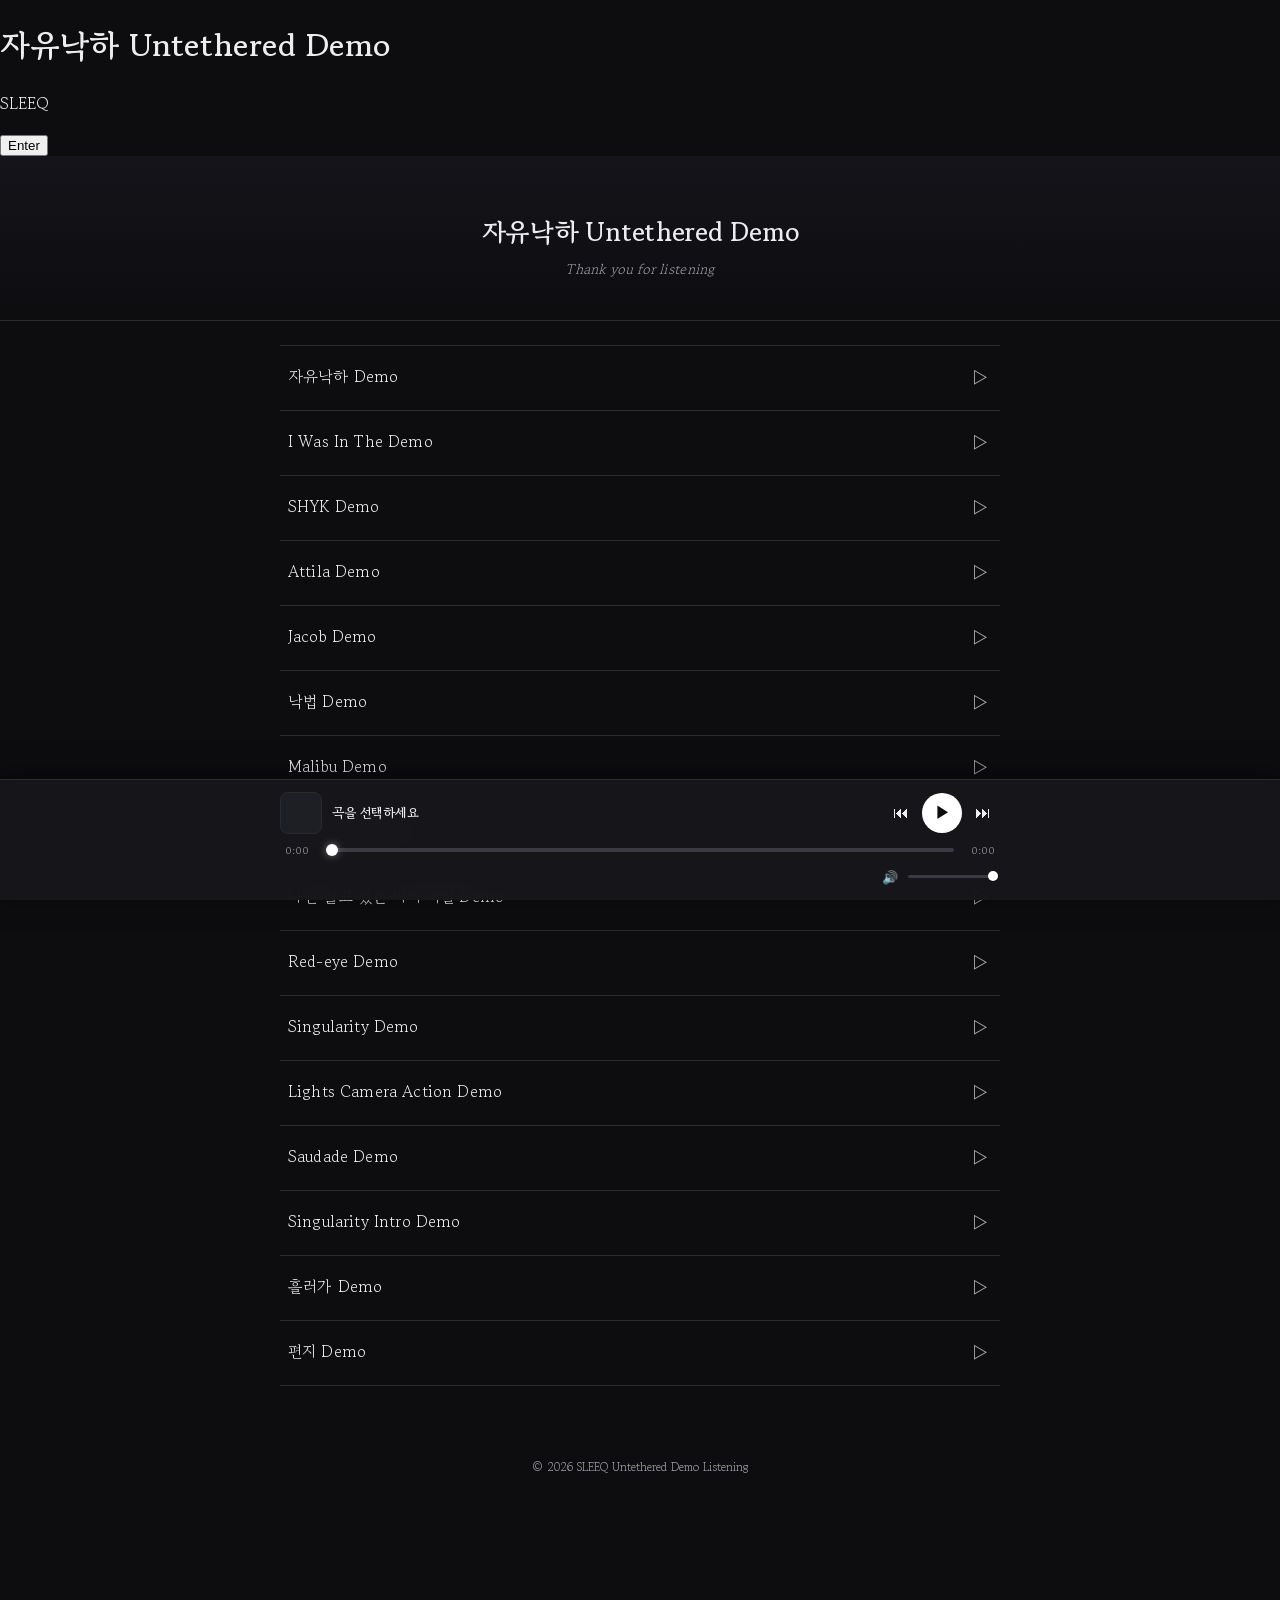
==== commit b651842d: "Add files via upload" ====
--- a/index.html
+++ b/index.html
@@ -5,12 +5,22 @@
   <meta name="viewport" content="width=device-width, initial-scale=1.0" />
   <title>Demo Listening</title>
   <meta name="description" content="QR로 접속해서 데모를 바로 들어보세요" />
-    <link rel="preconnect" href="https://fonts.googleapis.com">
+
+  <link rel="preconnect" href="https://fonts.googleapis.com">
   <link rel="preconnect" href="https://fonts.gstatic.com" crossorigin>
   <link href="https://fonts.googleapis.com/css2?family=Gowun+Batang:wght@400;700&display=swap" rel="stylesheet">
   <link rel="stylesheet" href="style.css" />
+  <!-- 인트로 전용 스타일 (style.css 뒤에 로드) -->
+  <link rel="stylesheet" href="intro.css" />
 </head>
 <body>
+  <!-- ===== 인트로 화면 ===== -->
+  <div id="intro" role="dialog" aria-label="인트로">
+    <h1 class="intro-title">자유낙하 Untethered Demo</h1>
+    <p class="intro-sub">SLEEQ</p>
+    <button id="intro-enter" class="intro-enter" type="button">Enter</button>
+  </div>
+
   <header class="hero">
     <div class="hero-inner">
       <h1 class="hero-title">자유낙하 Untethered Demo</h1>
@@ -62,5 +72,7 @@
 
   <script src="tracks.js"></script>
   <script src="app.js"></script>
+  <!-- 인트로 로직 (본문 스크립트 뒤에 로드) -->
+  <script src="intro.js"></script>
 </body>
 </html>
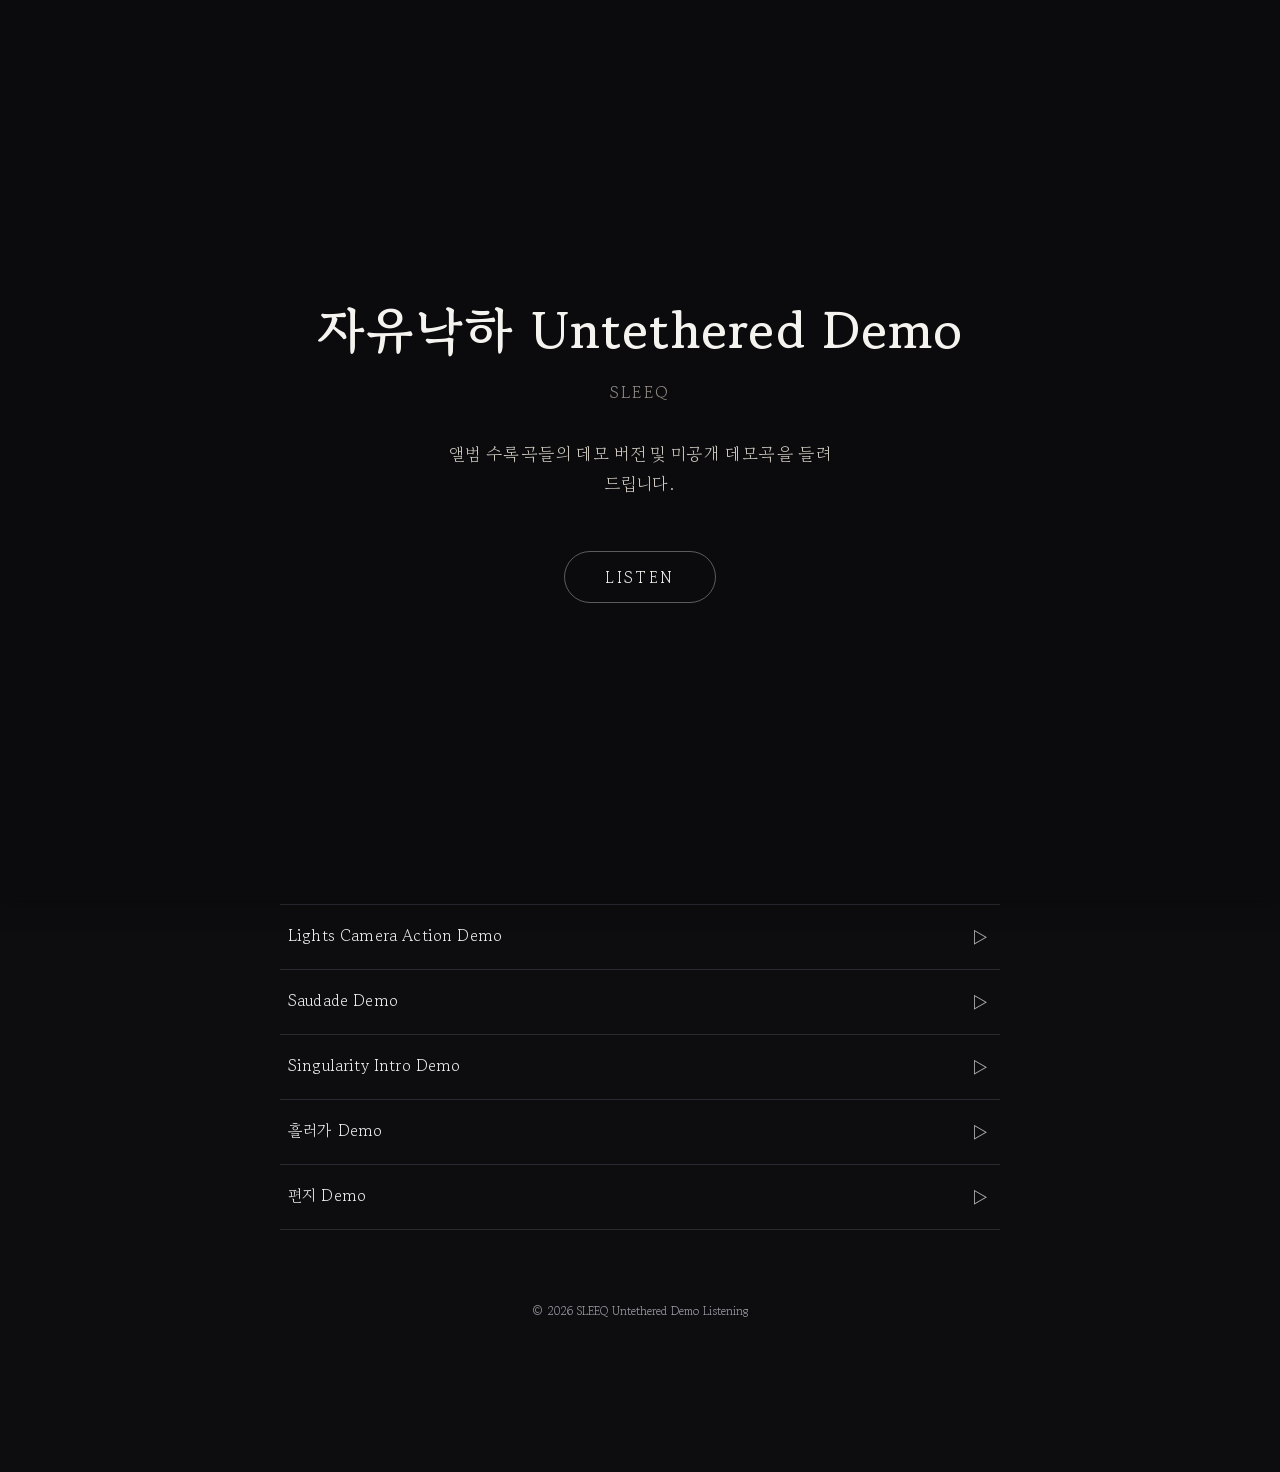
==== commit 1775b1fd: "Add files via upload" ====
--- a/index.html
+++ b/index.html
@@ -18,7 +18,8 @@
   <div id="intro" role="dialog" aria-label="인트로">
     <h1 class="intro-title">자유낙하 Untethered Demo</h1>
     <p class="intro-sub">SLEEQ</p>
-    <button id="intro-enter" class="intro-enter" type="button">Enter</button>
+    <p class="intro-desc">앨범 수록곡들의 데모 버전 및 미공개 데모곡을 들려드립니다.</p>
+    <button id="intro-enter" class="intro-enter" type="button">Listen</button>
   </div>
 
   <header class="hero">
--- a/intro.css
+++ b/intro.css
@@ -0,0 +1,130 @@
+/* ============================================================
+   intro.css — 자유낙하 Untethered Demo 인트로 화면
+   기존 style.css 뒤에 로드되며, 인트로 전용 스타일만 담당합니다.
+   ============================================================ */
+
+/* --- 인트로 오버레이 --- */
+#intro {
+  position: fixed;
+  inset: 0;
+  z-index: 9999;
+  display: flex;
+  flex-direction: column;
+  align-items: center;
+  justify-content: center;
+  background: #0b0b0d;
+  color: #f5f3ef;
+  font-family: "Gowun Batang", serif;
+  text-align: center;
+  padding: 24px;
+  opacity: 1;
+  transition: opacity 900ms ease;
+  -webkit-tap-highlight-color: transparent;
+}
+
+/* 페이드아웃 상태 (Listen 클릭 시) */
+#intro.is-hidden {
+  opacity: 0;
+  pointer-events: none;
+}
+
+/* body 스크롤 잠금 (인트로 표시 중) */
+body.intro-locked {
+  overflow: hidden;
+}
+
+/* --- 텍스트 요소 --- */
+.intro-title {
+  font-size: clamp(1.8rem, 6vw, 3.2rem);
+  font-weight: 700;
+  letter-spacing: 0.02em;
+  margin: 0;
+  line-height: 1.25;
+  opacity: 0;
+  transform: translateY(12px);
+  animation: introFadeUp 1400ms ease forwards;
+  animation-delay: 400ms;
+}
+
+.intro-sub {
+  font-size: clamp(0.85rem, 2.6vw, 1.05rem);
+  font-weight: 400;
+  letter-spacing: 0.14em;
+  text-transform: uppercase;
+  color: #8f8a82;
+  margin: 18px 0 0;
+  opacity: 0;
+  transform: translateY(10px);
+  animation: introFadeUp 1400ms ease forwards;
+  animation-delay: 1100ms;
+}
+
+/* --- 설명 문구 (Enter/Listen 버튼 전에 페이드인) --- */
+.intro-desc {
+  font-size: clamp(0.9rem, 2.8vw, 1.1rem);
+  font-weight: 400;
+  letter-spacing: 0.02em;
+  line-height: 1.7;
+  color: #cfc9c0;
+  margin: 34px 0 0;
+  max-width: 22em;
+  opacity: 0;
+  transform: translateY(10px);
+  animation: introFadeUp 1400ms ease forwards;
+  animation-delay: 1700ms;
+}
+
+/* --- Listen 버튼 --- */
+.intro-enter {
+  margin-top: 52px;
+  padding: 14px 40px;
+  font-family: inherit;
+  font-size: 0.95rem;
+  letter-spacing: 0.18em;
+  text-transform: uppercase;
+  color: #f5f3ef;
+  background: transparent;
+  border: 1px solid rgba(245, 243, 239, 0.35);
+  border-radius: 999px;
+  cursor: pointer;
+  opacity: 0;
+  transform: translateY(10px);
+  animation: introFadeUp 1400ms ease forwards;
+  animation-delay: 2400ms;
+  transition: background 300ms ease, border-color 300ms ease, letter-spacing 300ms ease;
+}
+
+.intro-enter:hover,
+.intro-enter:focus-visible {
+  background: rgba(245, 243, 239, 0.08);
+  border-color: rgba(245, 243, 239, 0.7);
+  letter-spacing: 0.24em;
+  outline: none;
+}
+
+.intro-enter:active {
+  transform: scale(0.97);
+}
+
+/* --- 애니메이션 --- */
+@keyframes introFadeUp {
+  to {
+    opacity: 1;
+    transform: translateY(0);
+  }
+}
+
+/* --- 접근성: 모션 최소화 선호 시 애니메이션 제거 --- */
+@media (prefers-reduced-motion: reduce) {
+  .intro-title,
+  .intro-sub,
+  .intro-desc,
+  .intro-enter {
+    animation: none;
+    opacity: 1;
+    transform: none;
+  }
+  #intro {
+    transition: none;
+  }
+}
